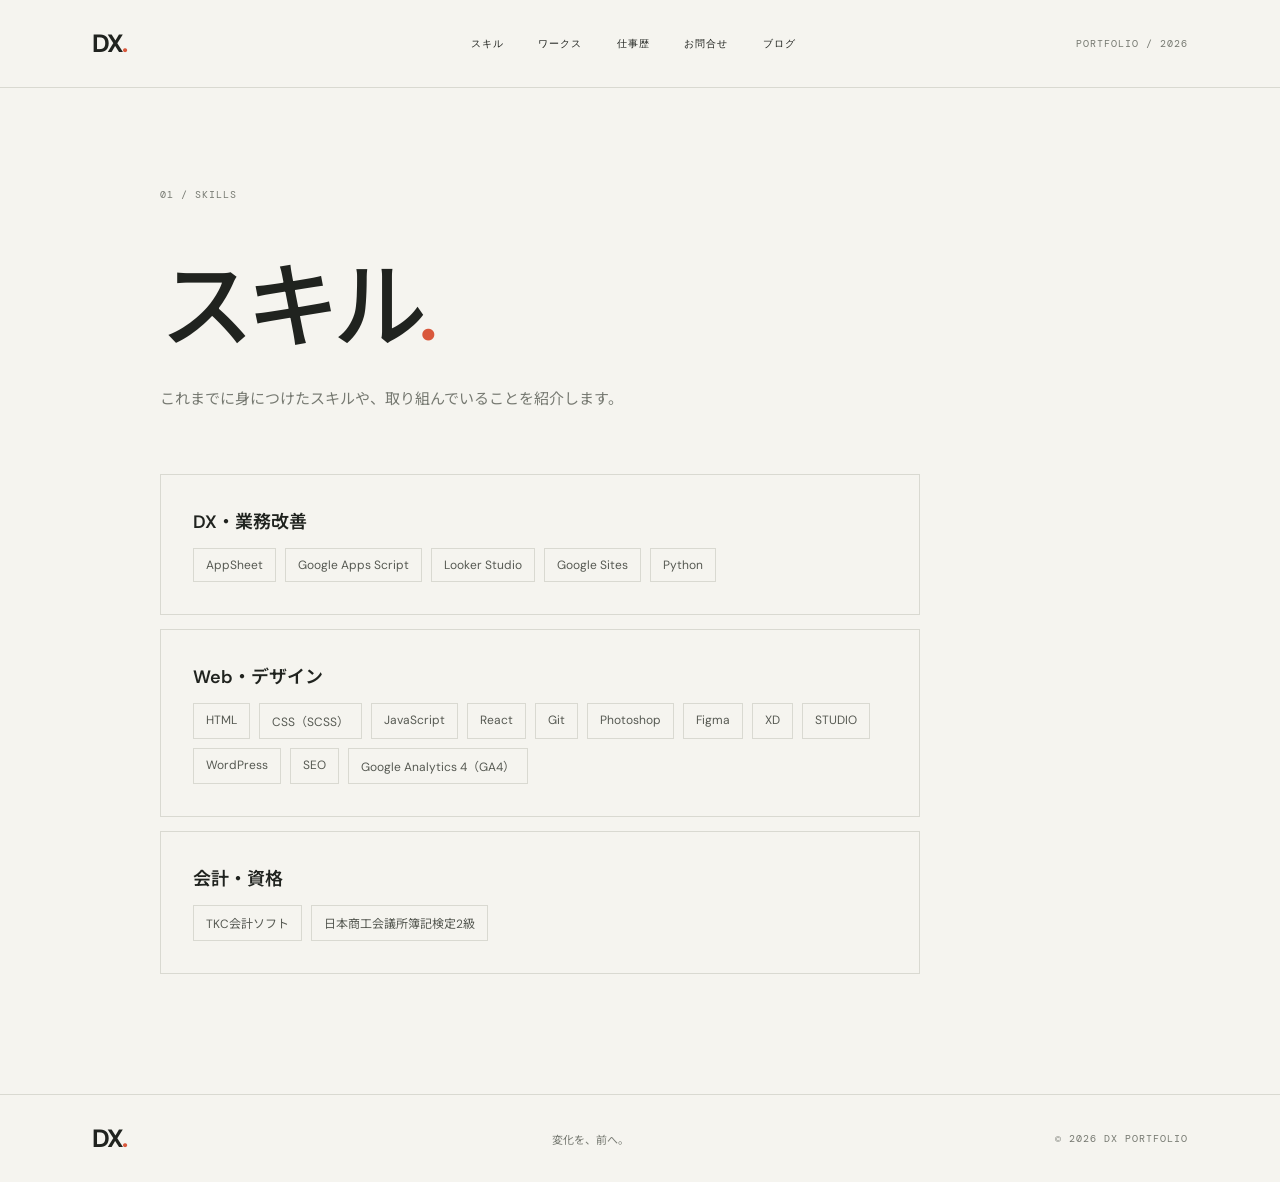
==== skills.html @ 7536d4f8 "初コミット" ====
<!doctype html>
<html lang="ja">
  <head>
    <meta charset="utf-8">
    <meta name="viewport" content="width=device-width, initial-scale=1">
    <meta name="description" content="DXポートフォリオのスキル紹介ページです。">
    <meta name="theme-color" content="#f5f4ef">
    <title>スキル — DX</title>
    <link rel="preconnect" href="https://fonts.googleapis.com">
    <link rel="preconnect" href="https://fonts.gstatic.com" crossorigin>
    <link href="https://fonts.googleapis.com/css2?family=DM+Mono:wght@400;500&family=DM+Sans:wght@400;500;600;700&family=Noto+Sans+JP:wght@400;500;600;700&display=swap" rel="stylesheet">
    <link rel="stylesheet" href="style.css">
    <script src="navigation.js" defer></script>
  </head>
  <body>
    <div id="site-header"></div>
    <main class="subpage section-wrap" id="top">
      <p class="eyebrow">01 / SKILLS</p>
      <h1>スキル<span>.</span></h1>
      <p class="subpage-lead">これまでに身につけたスキルや、取り組んでいることを紹介します。</p>
      <section class="skills-list" aria-label="スキル一覧">
        <article class="skill-group">
          <h2>DX・業務改善</h2>
          <ul class="skill-tags">
            <li>AppSheet</li>
            <li>Google Apps Script</li>
            <li>Looker Studio</li>
            <li>Google Sites</li>
            <li>Python</li>
          </ul>
        </article>
        <article class="skill-group">
          <h2>Web・デザイン</h2>
          <ul class="skill-tags">
            <li>HTML</li>
            <li>CSS（SCSS）</li>
            <li>JavaScript</li>
            <li>React</li>
            <li>Git</li>
            <li>Photoshop</li>
            <li>Figma</li>
            <li>XD</li>
            <li>STUDIO</li>
            <li>WordPress</li>
            <li>SEO</li>
            <li>Google Analytics 4（GA4）</li>
          </ul>
        </article>
        <article class="skill-group">
          <h2>会計・資格</h2>
          <ul class="skill-tags">
            <li>TKC会計ソフト</li>
            <li>日本商工会議所簿記検定2級</li>
          </ul>
        </article>
      </section>
    </main>
    <footer class="site-footer">
      <a class="wordmark" href="index.html" aria-label="DX ホーム">DX<span>.</span></a>
      <p>変化を、前へ。</p>
      <small>© 2026 DX PORTFOLIO</small>
    </footer>
  </body>
</html>
---- style.css ----
:root {
  color-scheme: light;
  --paper: #f5f4ef;
  --ink: #20231f;
  --muted: #767971;
  --line: #d9d9d1;
  --accent: #d9583c;
  --green: #c9d6be;
  --mono: "DM Mono", monospace;
  --sans: "DM Sans", "Noto Sans JP", sans-serif;
}

* {
  box-sizing: border-box;
}

html {
  scroll-behavior: smooth;
}

body {
  margin: 0;
  background: var(--paper);
  color: var(--ink);
  font-family: var(--sans);
  -webkit-font-smoothing: antialiased;
}

a {
  color: inherit;
  text-decoration: none;
}

.site-header,
.site-footer {
  display: flex;
  align-items: center;
  justify-content: space-between;
  padding: 27px 7.2%;
}

.site-header {
  border-bottom: 1px solid var(--line);
}

.wordmark {
  font-size: 25px;
  font-weight: 700;
  letter-spacing: -0.09em;
}

.wordmark span,
.contact-mark span {
  color: var(--accent);
}

.site-nav {
  display: flex;
  gap: clamp(14px, 2.7vw, 38px);
  margin-left: 65px;
}

.site-nav a,
.header-note,
.eyebrow,
.hero-index,
.art-label,
.card-number,
.card-en,
.site-footer small {
  font-family: var(--mono);
  font-size: 10px;
  letter-spacing: 0.1em;
}

.site-nav a {
  transition: color 180ms ease;
}

.site-nav a:hover,
.text-link:hover,
.contact-link:hover {
  color: var(--accent);
}

.header-note {
  color: var(--muted);
}

.hero {
  position: relative;
  display: grid;
  min-height: min(690px, 78vw);
  grid-template-columns: 1fr 1fr;
  align-items: center;
  padding: 60px 12.5% 90px;
  overflow: hidden;
}

.hero-copy {
  position: relative;
  z-index: 1;
  padding-bottom: 16px;
}

.eyebrow {
  display: flex;
  align-items: center;
  gap: 10px;
  margin: 0;
  color: var(--muted);
  text-transform: uppercase;
}

.status-dot {
  width: 7px;
  height: 7px;
  border-radius: 50%;
  background: var(--accent);
  box-shadow: 0 0 0 4px rgb(217 88 60 / 12%);
}

h1,
h2,
h3,
p {
  margin-top: 0;
}

.hero h1 {
  margin: 34px 0 24px;
  font-size: clamp(68px, 9.2vw, 128px);
  font-weight: 500;
  letter-spacing: -0.09em;
  line-height: 1.12;
}

.hero h1 span,
.contact h2 span {
  color: var(--accent);
}

.hero-description {
  margin-bottom: 31px;
  color: #565952;
  font-size: 15px;
  line-height: 2;
}

.text-link,
.contact-link {
  display: inline-flex;
  align-items: center;
  gap: 20px;
  padding-bottom: 8px;
  border-bottom: 1px solid currentColor;
  font-size: 12px;
  transition: color 180ms ease;
}

.text-link span,
.contact-link span {
  font-size: 17px;
}

.hero-art {
  position: relative;
  justify-self: center;
  width: min(36vw, 430px);
  aspect-ratio: 1;
  margin: -5px 0 0 20px;
  border-radius: 50%;
  background: var(--green);
}

.art-orbit {
  position: absolute;
  inset: 12%;
  border: 1px solid rgb(32 35 31 / 22%);
  border-radius: 50%;
  transform: rotate(-33deg) scaleY(0.55);
}

.orbit-two {
  transform: rotate(52deg) scaleY(0.72);
}

.art-core {
  position: absolute;
  top: 50%;
  left: 50%;
  display: grid;
  width: 40%;
  aspect-ratio: 1;
  place-items: center;
  border-radius: 50%;
  background: var(--paper);
  font-size: clamp(35px, 5vw, 65px);
  font-weight: 600;
  letter-spacing: -0.1em;
  transform: translate(-50%, -50%);
}

.art-label {
  position: absolute;
  color: #535b4f;
  line-height: 1.6;
}

.label-top {
  top: 13%;
  left: 5%;
}

.label-bottom {
  right: 3%;
  bottom: 14%;
  text-align: right;
}

.art-cross {
  position: absolute;
  top: 13%;
  right: 17%;
  color: var(--accent);
  font-size: 24px;
}

.hero-index {
  position: absolute;
  right: 7.2%;
  bottom: 36px;
  color: var(--muted);
}

.hero-index span {
  color: var(--ink);
}

.section-wrap {
  padding-right: 12.5%;
  padding-left: 12.5%;
}

.about {
  display: grid;
  grid-template-columns: 0.9fr 1.1fr;
  gap: 9%;
  padding-top: 125px;
  padding-bottom: 135px;
  border-top: 1px solid var(--line);
}

.section-heading h2,
.focus h2 {
  margin: 31px 0 0;
  font-size: clamp(33px, 4vw, 52px);
  font-weight: 500;
  letter-spacing: -0.07em;
  line-height: 1.48;
}

.about-copy {
  padding-top: 48px;
}

.career {
  display: grid;
  grid-template-columns: 0.9fr 1.1fr;
  gap: 9%;
  padding-top: 90px;
  padding-bottom: 95px;
  border-top: 1px solid var(--line);
}

.career-copy {
  padding-top: 48px;
}

.lead {
  max-width: 470px;
  margin-bottom: 25px;
  font-size: clamp(17px, 1.8vw, 22px);
  font-weight: 500;
  line-height: 1.9;
}

.body-copy {
  max-width: 510px;
  margin-bottom: 31px;
  color: var(--muted);
  font-size: 13px;
  line-height: 2.2;
}

.focus {
  padding-top: 105px;
  padding-bottom: 125px;
  background: #eaeae3;
}

.focus-top {
  display: flex;
  align-items: end;
  justify-content: space-between;
  margin-bottom: 55px;
}

.focus h2 {
  margin-top: 25px;
}

.focus-intro {
  margin: 0 0 8px;
  color: var(--muted);
  font-size: 13px;
  line-height: 2;
}

.focus-grid {
  display: grid;
  grid-template-columns: repeat(3, 1fr);
  gap: 15px;
}

.focus-card {
  position: relative;
  min-height: 290px;
  padding: 25px 24px 23px;
  border: 1px solid #d5d6cd;
  background: rgb(245 244 239 / 55%);
}

.card-number {
  color: var(--muted);
}

.card-icon {
  position: relative;
  display: grid;
  width: 50px;
  height: 50px;
  margin: 29px 0 21px;
  place-items: center;
  border: 1px solid #b6b9ad;
  border-radius: 50%;
}

.card-icon::before,
.card-icon::after,
.card-icon span {
  position: absolute;
  display: block;
  content: "";
}

.icon-discover::before {
  width: 17px;
  height: 17px;
  border: 1px solid var(--accent);
  border-radius: 50%;
}

.icon-discover::after {
  width: 1px;
  height: 11px;
  background: var(--accent);
  transform: rotate(45deg) translate(8px, -8px);
}

.icon-create::before,
.icon-create::after {
  width: 18px;
  height: 1px;
  background: var(--accent);
}

.icon-create::after {
  transform: rotate(90deg);
}

.icon-connect::before,
.icon-connect::after {
  width: 12px;
  height: 12px;
  border: 1px solid var(--accent);
  border-radius: 50%;
}

.icon-connect::before {
  transform: translateX(-6px);
}

.icon-connect::after {
  transform: translateX(6px);
}

.icon-connect span {
  z-index: 1;
  width: 8px;
  height: 8px;
  border-radius: 50%;
  background: var(--accent);
}

.focus-card h3 {
  margin-bottom: 11px;
  font-size: 16px;
  font-weight: 600;
}

.focus-card p {
  margin-bottom: 34px;
  color: var(--muted);
  font-size: 11px;
  line-height: 1.9;
}

.card-en {
  position: absolute;
  right: 24px;
  bottom: 22px;
  color: #989b91;
  font-size: 9px;
}

.contact {
  position: relative;
  min-height: 490px;
  padding-top: 95px;
  padding-bottom: 90px;
  overflow: hidden;
}

.contact-content {
  position: relative;
  z-index: 1;
  margin: 45px 0 0 17%;
}

.contact h2 {
  margin-bottom: 20px;
  font-size: clamp(50px, 7vw, 86px);
  font-weight: 500;
  letter-spacing: -0.08em;
  line-height: 1.22;
}

.contact-content p {
  margin-bottom: 29px;
  color: var(--muted);
  font-size: 13px;
  line-height: 2;
}

.contact-mark {
  position: absolute;
  right: 7%;
  bottom: -65px;
  color: #e9e8e0;
  font-size: clamp(180px, 29vw, 370px);
  font-weight: 700;
  letter-spacing: -0.12em;
  line-height: 1;
}

.site-footer {
  border-top: 1px solid var(--line);
}

.site-footer p {
  margin: 0;
  color: var(--muted);
  font-size: 11px;
}

.site-footer small {
  color: var(--muted);
}

.subpage {
  min-height: calc(100vh - 150px);
  padding-top: 100px;
  padding-bottom: 120px;
}

.subpage h1 {
  margin: 30px 0 15px;
  font-size: clamp(58px, 8vw, 94px);
  font-weight: 500;
  letter-spacing: -0.08em;
}

.subpage h1 span {
  color: var(--accent);
}

.subpage-lead {
  margin-bottom: 60px;
  color: var(--muted);
  font-size: 15px;
  line-height: 2;
}

.skills-list {
  display: grid;
  gap: 14px;
  max-width: 760px;
}

.skill-group {
  padding: 32px;
  border: 1px solid var(--line);
}

.skill-group h2 {
  margin-bottom: 14px;
  font-size: 18px;
  font-weight: 600;
}

.skill-tags {
  display: flex;
  flex-wrap: wrap;
  gap: 9px;
  margin: 0;
  padding: 0;
  list-style: none;
}

.skill-tags li {
  padding: 8px 12px;
  border: 1px solid var(--line);
  color: #565952;
  font-size: 12px;
}

:focus-visible {
  outline: 2px solid var(--accent);
  outline-offset: 4px;
}

@media (max-width: 760px) {
  .site-header,
  .site-footer {
    padding-right: 6%;
    padding-left: 6%;
  }

  .site-header {
    padding-top: 20px;
    padding-bottom: 20px;
  }

  .site-nav {
    gap: clamp(9px, 3vw, 17px);
    margin-left: 0;
  }

  .site-nav a,
  .header-note {
    font-size: 9px;
  }

  .header-note {
    display: none;
  }

  .hero {
    min-height: auto;
    grid-template-columns: 1fr;
    gap: 45px;
    padding: 85px 9% 80px;
  }

  .hero h1 {
    margin-top: 27px;
    font-size: clamp(72px, 17vw, 112px);
  }

  .hero-art {
    width: min(73vw, 340px);
    margin: 0;
  }

  .hero-index {
    right: 6%;
    bottom: 27px;
  }

  .section-wrap {
    padding-right: 9%;
    padding-left: 9%;
  }

  .about {
    grid-template-columns: 1fr;
    gap: 15px;
    padding-top: 83px;
    padding-bottom: 92px;
  }

  .about-copy {
    padding-top: 13px;
  }

  .career {
    grid-template-columns: 1fr;
    gap: 15px;
    padding-top: 70px;
    padding-bottom: 78px;
  }

  .career-copy {
    padding-top: 13px;
  }

  .focus {
    padding-top: 82px;
    padding-bottom: 90px;
  }

  .focus-top {
    display: block;
    margin-bottom: 34px;
  }

  .focus-intro {
    margin-top: 24px;
  }

  .focus-grid {
    grid-template-columns: 1fr;
    gap: 11px;
  }

  .focus-card {
    min-height: 245px;
  }

  .card-icon {
    margin-top: 22px;
  }

  .contact {
    min-height: 450px;
    padding-top: 75px;
    padding-bottom: 75px;
  }

  .contact-content {
    margin: 45px 0 0;
  }

  .contact-mark {
    right: -3%;
    bottom: -25px;
    font-size: 48vw;
  }

  .site-footer p {
    display: none;
  }

  .subpage {
    min-height: calc(100vh - 130px);
    padding-top: 75px;
    padding-bottom: 90px;
  }

  .skill-group {
    padding: 24px;
  }
}

@media (prefers-reduced-motion: reduce) {
  html {
    scroll-behavior: auto;
  }

  *,
  *::before,
  *::after {
    transition-duration: 0.01ms !important;
  }
}
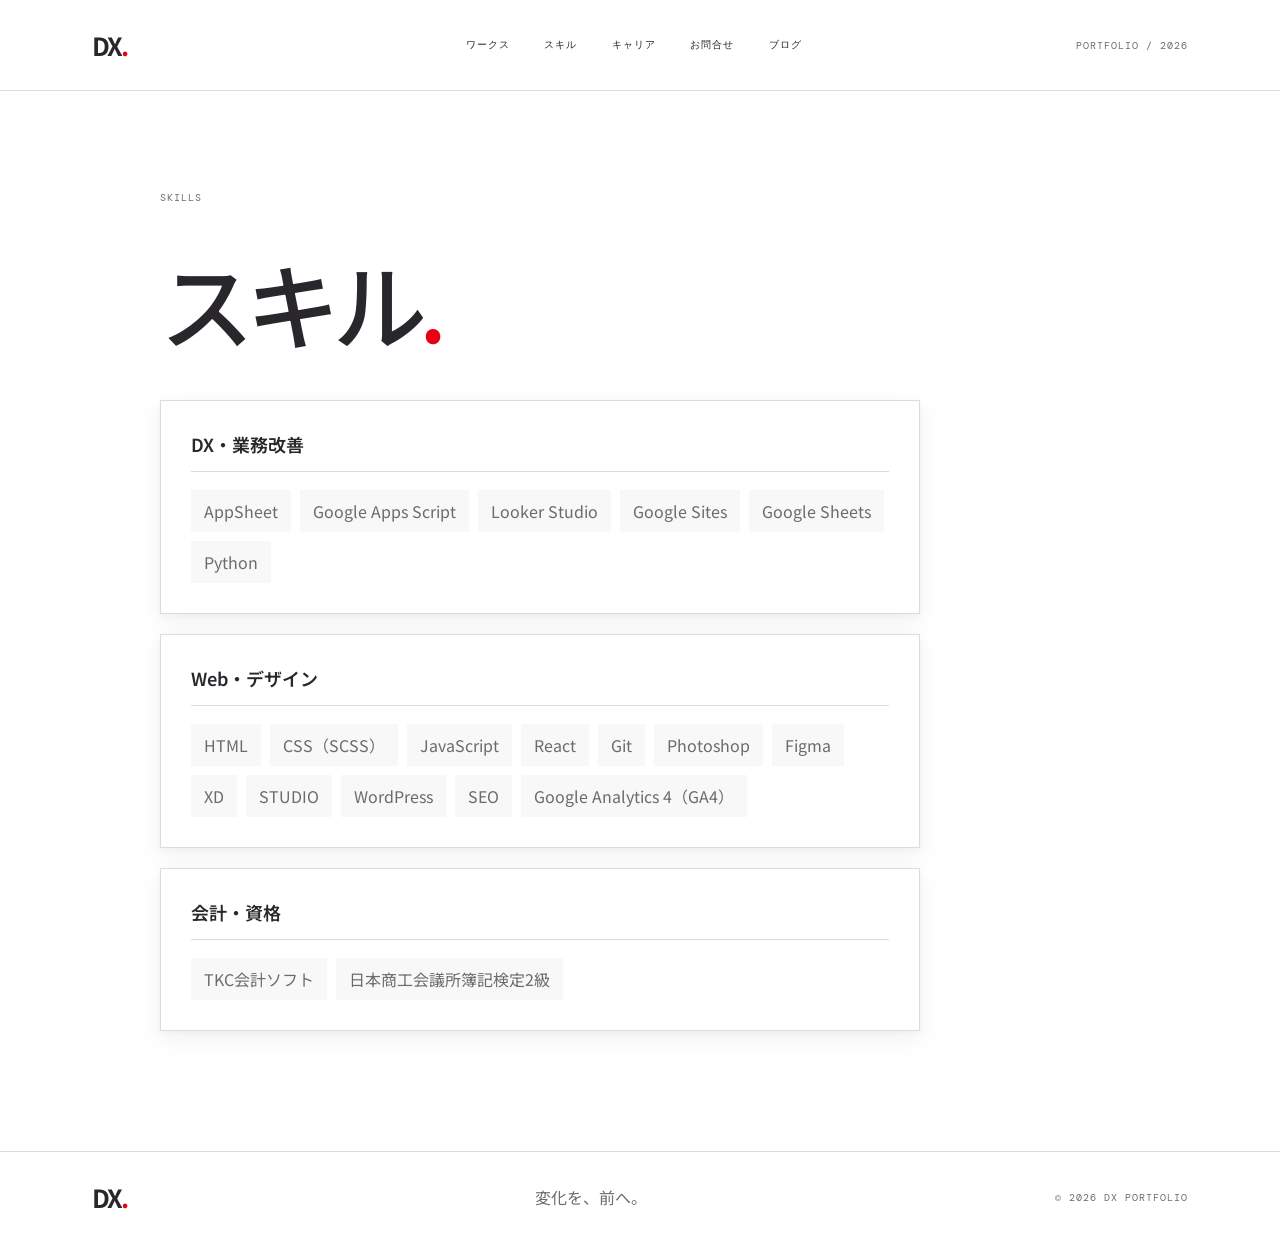
==== commit 58157c4d: "2" ====
--- a/skills.html
+++ b/skills.html
@@ -8,16 +8,16 @@
     <title>スキル — DX</title>
     <link rel="preconnect" href="https://fonts.googleapis.com">
     <link rel="preconnect" href="https://fonts.gstatic.com" crossorigin>
-    <link href="https://fonts.googleapis.com/css2?family=DM+Mono:wght@400;500&family=DM+Sans:wght@400;500;600;700&family=Noto+Sans+JP:wght@400;500;600;700&display=swap" rel="stylesheet">
+    <link href="https://fonts.googleapis.com/css2?family=DM+Mono:wght@400;500&family=Noto+Sans+JP:wght@400;500;600;700&display=swap" rel="stylesheet">
     <link rel="stylesheet" href="style.css">
     <script src="navigation.js" defer></script>
   </head>
   <body>
     <div id="site-header"></div>
     <main class="subpage section-wrap" id="top">
-      <p class="eyebrow">01 / SKILLS</p>
+      <p class="eyebrow">SKILLS</p>
       <h1>スキル<span>.</span></h1>
-      <p class="subpage-lead">これまでに身につけたスキルや、取り組んでいることを紹介します。</p>
+      
       <section class="skills-list" aria-label="スキル一覧">
         <article class="skill-group">
           <h2>DX・業務改善</h2>
@@ -26,6 +26,7 @@
             <li>Google Apps Script</li>
             <li>Looker Studio</li>
             <li>Google Sites</li>
+            <li>Google Sheets</li>
             <li>Python</li>
           </ul>
         </article>
--- a/style.css
+++ b/style.css
@@ -1,13 +1,37 @@
 :root {
   color-scheme: light;
-  --paper: #f5f4ef;
-  --ink: #20231f;
-  --muted: #767971;
-  --line: #d9d9d1;
-  --accent: #d9583c;
-  --green: #c9d6be;
+  --paper: #fff;
+  --ink: #29272b;
+  --muted: rgb(41 39 43 / 68%);
+  --line: rgb(41 39 43 / 16%);
+  --accent: #e60012;
+  --accent-soft: rgb(230 0 18 / 20%);
+  --surface-soft: rgb(230 0 18 / 6%);
+  --line-strong: rgb(41 39 43 / 26%);
+  --decoration: rgb(230 0 18 / 12%);
   --mono: "DM Mono", monospace;
-  --sans: "DM Sans", "Noto Sans JP", sans-serif;
+  --sans: "Noto Sans JP", sans-serif;
+  --font-size-base: 1rem;
+  --font-size-small: 0.75rem;
+  --font-size-label: 0.625rem;
+  --font-size-label-small: 0.5625rem;
+  --font-size-number: 0.6875rem;
+  --font-size-wordmark: 1.5625rem;
+  --font-size-icon: 1.0625rem;
+  --font-size-art-cross: 1.5rem;
+  --font-size-section-label: 0.875rem;
+  --font-size-hero: clamp(68px, 9.2vw, 128px);
+  --font-size-hero-mobile: clamp(72px, 17vw, 112px);
+  --font-size-art-core: clamp(35px, 5vw, 65px);
+  --font-size-section-heading: clamp(33px, 4vw, 52px);
+  --font-size-lead: clamp(17px, 1.8vw, 22px);
+  --font-size-price: clamp(42px, 6vw, 68px);
+  --font-size-contact-heading: clamp(50px, 7vw, 86px);
+  --font-size-decoration: clamp(180px, 29vw, 370px);
+  --font-size-page-heading: clamp(58px, 8vw, 94px);
+  --font-size-work-heading: 1.375rem;
+  --font-size-skills-heading: 1.125rem;
+  --font-size-decoration-mobile: 48vw;
 }
 
 * {
@@ -23,6 +47,7 @@
   background: var(--paper);
   color: var(--ink);
   font-family: var(--sans);
+  font-size: var(--font-size-base);
   -webkit-font-smoothing: antialiased;
 }
 
@@ -44,7 +69,7 @@
 }
 
 .wordmark {
-  font-size: 25px;
+  font-size: var(--font-size-wordmark);
   font-weight: 700;
   letter-spacing: -0.09em;
 }
@@ -69,7 +94,7 @@
 .card-en,
 .site-footer small {
   font-family: var(--mono);
-  font-size: 10px;
+  font-size: var(--font-size-label);
   letter-spacing: 0.1em;
 }
 
@@ -117,7 +142,7 @@
   height: 7px;
   border-radius: 50%;
   background: var(--accent);
-  box-shadow: 0 0 0 4px rgb(217 88 60 / 12%);
+  box-shadow: 0 0 0 4px rgb(230 0 18 / 12%);
 }
 
 h1,
@@ -129,7 +154,7 @@
 
 .hero h1 {
   margin: 34px 0 24px;
-  font-size: clamp(68px, 9.2vw, 128px);
+  font-size: var(--font-size-hero);
   font-weight: 500;
   letter-spacing: -0.09em;
   line-height: 1.12;
@@ -142,8 +167,8 @@
 
 .hero-description {
   margin-bottom: 31px;
-  color: #565952;
-  font-size: 15px;
+  color: var(--muted);
+  font-size: var(--font-size-base);
   line-height: 2;
 }
 
@@ -154,13 +179,13 @@
   gap: 20px;
   padding-bottom: 8px;
   border-bottom: 1px solid currentColor;
-  font-size: 12px;
+  font-size: var(--font-size-base);
   transition: color 180ms ease;
 }
 
 .text-link span,
 .contact-link span {
-  font-size: 17px;
+  font-size: var(--font-size-icon);
 }
 
 .hero-art {
@@ -170,13 +195,13 @@
   aspect-ratio: 1;
   margin: -5px 0 0 20px;
   border-radius: 50%;
-  background: var(--green);
+  background: var(--accent-soft);
 }
 
 .art-orbit {
   position: absolute;
   inset: 12%;
-  border: 1px solid rgb(32 35 31 / 22%);
+  border: 1px solid rgb(41 39 43 / 22%);
   border-radius: 50%;
   transform: rotate(-33deg) scaleY(0.55);
 }
@@ -195,7 +220,7 @@
   place-items: center;
   border-radius: 50%;
   background: var(--paper);
-  font-size: clamp(35px, 5vw, 65px);
+  font-size: var(--font-size-art-core);
   font-weight: 600;
   letter-spacing: -0.1em;
   transform: translate(-50%, -50%);
@@ -203,7 +228,7 @@
 
 .art-label {
   position: absolute;
-  color: #535b4f;
+  color: var(--muted);
   line-height: 1.6;
 }
 
@@ -223,7 +248,7 @@
   top: 13%;
   right: 17%;
   color: var(--accent);
-  font-size: 24px;
+  font-size: var(--font-size-art-cross);
 }
 
 .hero-index {
@@ -242,45 +267,194 @@
   padding-left: 12.5%;
 }
 
-.about {
-  display: grid;
-  grid-template-columns: 0.9fr 1.1fr;
-  gap: 9%;
-  padding-top: 125px;
-  padding-bottom: 135px;
-  border-top: 1px solid var(--line);
-}
+
 
 .section-heading h2,
-.focus h2 {
+.method h2 {
   margin: 31px 0 0;
-  font-size: clamp(33px, 4vw, 52px);
+  font-size: var(--font-size-section-heading);
   font-weight: 500;
   letter-spacing: -0.07em;
   line-height: 1.48;
 }
 
-.about-copy {
-  padding-top: 48px;
-}
-
-.career {
+
+
+.works {
   display: grid;
   grid-template-columns: 0.9fr 1.1fr;
   gap: 9%;
   padding-top: 90px;
   padding-bottom: 95px;
+}
+
+.works-copy {
+  padding-top: 48px;
+}
+
+
+
+.works-list {
+  margin: 0;
+  padding: 0;
+  list-style: none;
+}
+
+.works-item {
+  display: grid;
+  grid-template-columns: 30px 1fr;
+  gap: 12px;
+  padding: 20px 0;
   border-top: 1px solid var(--line);
 }
 
-.career-copy {
-  padding-top: 48px;
+.work-number {
+  padding-top: 3px;
+  color: var(--muted);
+  font-family: var(--mono);
+  font-size: var(--font-size-number);
+}
+
+.works-item h3 {
+  margin: 0 0 7px;
+  font-size: var(--font-size-base);
+  font-weight: 600;
+}
+
+.works-item p,
+.work-detail > p:last-child {
+  margin: 0;
+  color: var(--muted);
+  font-size: var(--font-size-base);
+  line-height: 2;
+}
+
+.works-item a {
+  grid-column: 2;
+  display: inline-flex;
+  align-items: center;
+  gap: 10px;
+  width: fit-content;
+  margin-top: 5px;
+  font-size: var(--font-size-base);
+  transition: color 180ms ease;
+}
+
+.works-item a:hover {
+  color: var(--accent);
+}
+
+.price {
+  display: grid;
+  grid-template-columns: 0.9fr 1.1fr;
+  gap: 9%;
+  padding-top: 90px;
+  padding-bottom: 95px;
+  background: var(--surface-soft);
+}
+
+.price-content {
+  padding: 48px 32px 32px;
+  border: 1px solid var(--line);
+  background: var(--paper);
+  box-shadow: 0 8px 24px rgb(41 39 43 / 6%), 0 2px 6px rgb(41 39 43 / 4%);
+  transition: transform 180ms ease, box-shadow 180ms ease;
+}
+
+.price-content:hover {
+  box-shadow: 0 12px 30px rgb(41 39 43 / 9%), 0 3px 8px rgb(41 39 43 / 5%);
+  transform: translateY(-3px);
+}
+
+.price-plan {
+  margin-bottom: 4px;
+  color: var(--muted);
+  font-size: var(--font-size-base);
+}
+
+.price-amount {
+  margin-bottom: 32px;
+  font-size: var(--font-size-price);
+  font-weight: 500;
+  letter-spacing: -0.07em;
+  line-height: 1.2;
+}
+
+.price-tax {
+  margin-left: 8px;
+  font-size: var(--font-size-small);
+  font-weight: 400;
+  letter-spacing: 0;
+  white-space: nowrap;
+}
+
+.price-details-title {
+  margin: 0;
+  padding: 18px 0 12px;
+  border-top: 1px solid var(--line);
+  font-size: var(--font-size-section-label);
+  font-weight: 600;
+}
+
+.price-tools-panel {
+  margin-top: 24px;
+  padding: 18px 20px 20px;
+  border: 1px solid var(--line);
+  background: var(--surface-soft);
+}
+
+.price-tools-title {
+  margin-bottom: 14px;
+  padding: 0 0 12px;
+  border-top: 0;
+  border-bottom: 1px solid var(--line);
+}
+
+.price-steps {
+  margin: 0;
+  padding: 0;
+  list-style: none;
+}
+
+.price-steps li {
+  display: flex;
+  justify-content: space-between;
+  gap: 16px;
+  padding: 13px 0;
+  border-top: 1px solid var(--line);
+  font-size: var(--font-size-base);
+}
+
+.price-step-duration {
+  flex-shrink: 0;
+  color: var(--muted);
+  text-align: right;
+}
+
+.price-tools {
+  display: grid;
+  grid-template-columns: repeat(2, minmax(0, 1fr));
+  gap: 10px 24px;
+  margin: 0;
+  padding: 0;
+  list-style: none;
+}
+
+.price-tools li {
+  color: var(--muted);
+  font-size: var(--font-size-base);
+}
+
+.price-tools li::before {
+  content: "—";
+  margin-right: 9px;
+  color: var(--accent);
 }
 
 .lead {
   max-width: 470px;
   margin-bottom: 25px;
-  font-size: clamp(17px, 1.8vw, 22px);
+  font-size: var(--font-size-lead);
   font-weight: 500;
   line-height: 1.9;
 }
@@ -289,46 +463,46 @@
   max-width: 510px;
   margin-bottom: 31px;
   color: var(--muted);
-  font-size: 13px;
+  font-size: var(--font-size-base);
   line-height: 2.2;
 }
 
-.focus {
+.method {
   padding-top: 105px;
   padding-bottom: 125px;
-  background: #eaeae3;
-}
-
-.focus-top {
+  background: var(--surface-soft);
+}
+
+.method-top {
   display: flex;
   align-items: end;
   justify-content: space-between;
   margin-bottom: 55px;
 }
 
-.focus h2 {
+.method h2 {
   margin-top: 25px;
 }
 
-.focus-intro {
+.method-intro {
   margin: 0 0 8px;
   color: var(--muted);
-  font-size: 13px;
+  font-size: var(--font-size-base);
   line-height: 2;
 }
 
-.focus-grid {
+.method-grid {
   display: grid;
   grid-template-columns: repeat(3, 1fr);
   gap: 15px;
 }
 
-.focus-card {
+.method-card {
   position: relative;
   min-height: 290px;
   padding: 25px 24px 23px;
-  border: 1px solid #d5d6cd;
-  background: rgb(245 244 239 / 55%);
+  border: 1px solid var(--line);
+  background: rgb(255 255 255 / 65%);
 }
 
 .card-number {
@@ -342,7 +516,7 @@
   height: 50px;
   margin: 29px 0 21px;
   place-items: center;
-  border: 1px solid #b6b9ad;
+  border: 1px solid var(--line-strong);
   border-radius: 50%;
 }
 
@@ -403,16 +577,16 @@
   background: var(--accent);
 }
 
-.focus-card h3 {
+.method-card h3 {
   margin-bottom: 11px;
-  font-size: 16px;
+  font-size: var(--font-size-base);
   font-weight: 600;
 }
 
-.focus-card p {
+.method-card p {
   margin-bottom: 34px;
   color: var(--muted);
-  font-size: 11px;
+  font-size: var(--font-size-base);
   line-height: 1.9;
 }
 
@@ -420,8 +594,8 @@
   position: absolute;
   right: 24px;
   bottom: 22px;
-  color: #989b91;
-  font-size: 9px;
+  color: var(--muted);
+  font-size: var(--font-size-label-small);
 }
 
 .contact {
@@ -440,7 +614,7 @@
 
 .contact h2 {
   margin-bottom: 20px;
-  font-size: clamp(50px, 7vw, 86px);
+  font-size: var(--font-size-contact-heading);
   font-weight: 500;
   letter-spacing: -0.08em;
   line-height: 1.22;
@@ -449,7 +623,7 @@
 .contact-content p {
   margin-bottom: 29px;
   color: var(--muted);
-  font-size: 13px;
+  font-size: var(--font-size-base);
   line-height: 2;
 }
 
@@ -457,8 +631,8 @@
   position: absolute;
   right: 7%;
   bottom: -65px;
-  color: #e9e8e0;
-  font-size: clamp(180px, 29vw, 370px);
+  color: var(--decoration);
+  font-size: var(--font-size-decoration);
   font-weight: 700;
   letter-spacing: -0.12em;
   line-height: 1;
@@ -471,7 +645,7 @@
 .site-footer p {
   margin: 0;
   color: var(--muted);
-  font-size: 11px;
+  font-size: var(--font-size-base);
 }
 
 .site-footer small {
@@ -485,8 +659,8 @@
 }
 
 .subpage h1 {
-  margin: 30px 0 15px;
-  font-size: clamp(58px, 8vw, 94px);
+  margin: 30px 0;
+  font-size: var(--font-size-page-heading);
   font-weight: 500;
   letter-spacing: -0.08em;
 }
@@ -495,27 +669,50 @@
   color: var(--accent);
 }
 
-.subpage-lead {
-  margin-bottom: 60px;
-  color: var(--muted);
-  font-size: 15px;
-  line-height: 2;
+
+
+.works-details {
+  max-width: 760px;
+  scroll-margin-top: 30px;
+}
+
+.work-detail {
+  padding: 30px 0;
+  border-top: 1px solid var(--line);
+  scroll-margin-top: 30px;
+}
+
+.work-detail h2 {
+  margin: 15px 0 10px;
+  font-size: var(--font-size-work-heading);
+  font-weight: 600;
 }
 
 .skills-list {
   display: grid;
-  gap: 14px;
+  gap: 20px;
   max-width: 760px;
 }
 
 .skill-group {
-  padding: 32px;
+  padding: 30px;
   border: 1px solid var(--line);
+  /* border-radius: 6px; */
+  background: var(--paper);
+  box-shadow: 0 8px 24px rgb(41 39 43 / 6%), 0 2px 6px rgb(41 39 43 / 4%);
+  transition: transform 180ms ease, box-shadow 180ms ease;
+}
+
+.skill-group:hover {
+  box-shadow: 0 12px 30px rgb(41 39 43 / 9%), 0 3px 8px rgb(41 39 43 / 5%);
+  transform: translateY(-3px);
 }
 
 .skill-group h2 {
-  margin-bottom: 14px;
-  font-size: 18px;
+  margin-bottom: 18px;
+  padding-bottom: 14px;
+  border-bottom: 1px solid var(--line);
+  font-size: var(--font-size-skills-heading);
   font-weight: 600;
 }
 
@@ -530,12 +727,14 @@
 
 .skill-tags li {
   padding: 8px 12px;
-  border: 1px solid var(--line);
-  color: #565952;
-  font-size: 12px;
-}
-
-:focus-visible {
+  border: 1px solid transparent;
+  /* border-radius: 4px; */
+  background: rgb(41 39 43 / 3%);
+  color: var(--muted);
+  font-size: var(--font-size-base);
+}
+
+:method-visible {
   outline: 2px solid var(--accent);
   outline-offset: 4px;
 }
@@ -559,7 +758,7 @@
 
   .site-nav a,
   .header-note {
-    font-size: 9px;
+    font-size: var(--font-size-label-small);
   }
 
   .header-note {
@@ -575,7 +774,7 @@
 
   .hero h1 {
     margin-top: 27px;
-    font-size: clamp(72px, 17vw, 112px);
+    font-size: var(--font-size-hero-mobile);
   }
 
   .hero-art {
@@ -593,48 +792,56 @@
     padding-left: 9%;
   }
 
-  .about {
-    grid-template-columns: 1fr;
-    gap: 15px;
-    padding-top: 83px;
-    padding-bottom: 92px;
-  }
-
-  .about-copy {
-    padding-top: 13px;
-  }
-
-  .career {
+
+
+
+
+  .works {
     grid-template-columns: 1fr;
     gap: 15px;
     padding-top: 70px;
     padding-bottom: 78px;
   }
 
-  .career-copy {
+  .price {
+    grid-template-columns: 1fr;
+    gap: 15px;
+    padding-top: 70px;
+    padding-bottom: 78px;
+  }
+
+  .works-copy {
     padding-top: 13px;
   }
 
-  .focus {
+  .price-content {
+    padding: 24px;
+  }
+
+  .works-item {
+    gap: 8px;
+  }
+
+  .method {
     padding-top: 82px;
     padding-bottom: 90px;
   }
 
-  .focus-top {
+  .method-top {
     display: block;
     margin-bottom: 34px;
   }
 
-  .focus-intro {
+  .method-intro {
     margin-top: 24px;
   }
 
-  .focus-grid {
+  .method-grid {
     grid-template-columns: 1fr;
     gap: 11px;
   }
 
-  .focus-card {
+  .method-card {
     min-height: 245px;
   }
 
@@ -655,7 +862,7 @@
   .contact-mark {
     right: -3%;
     bottom: -25px;
-    font-size: 48vw;
+    font-size: var(--font-size-decoration-mobile);
   }
 
   .site-footer p {
